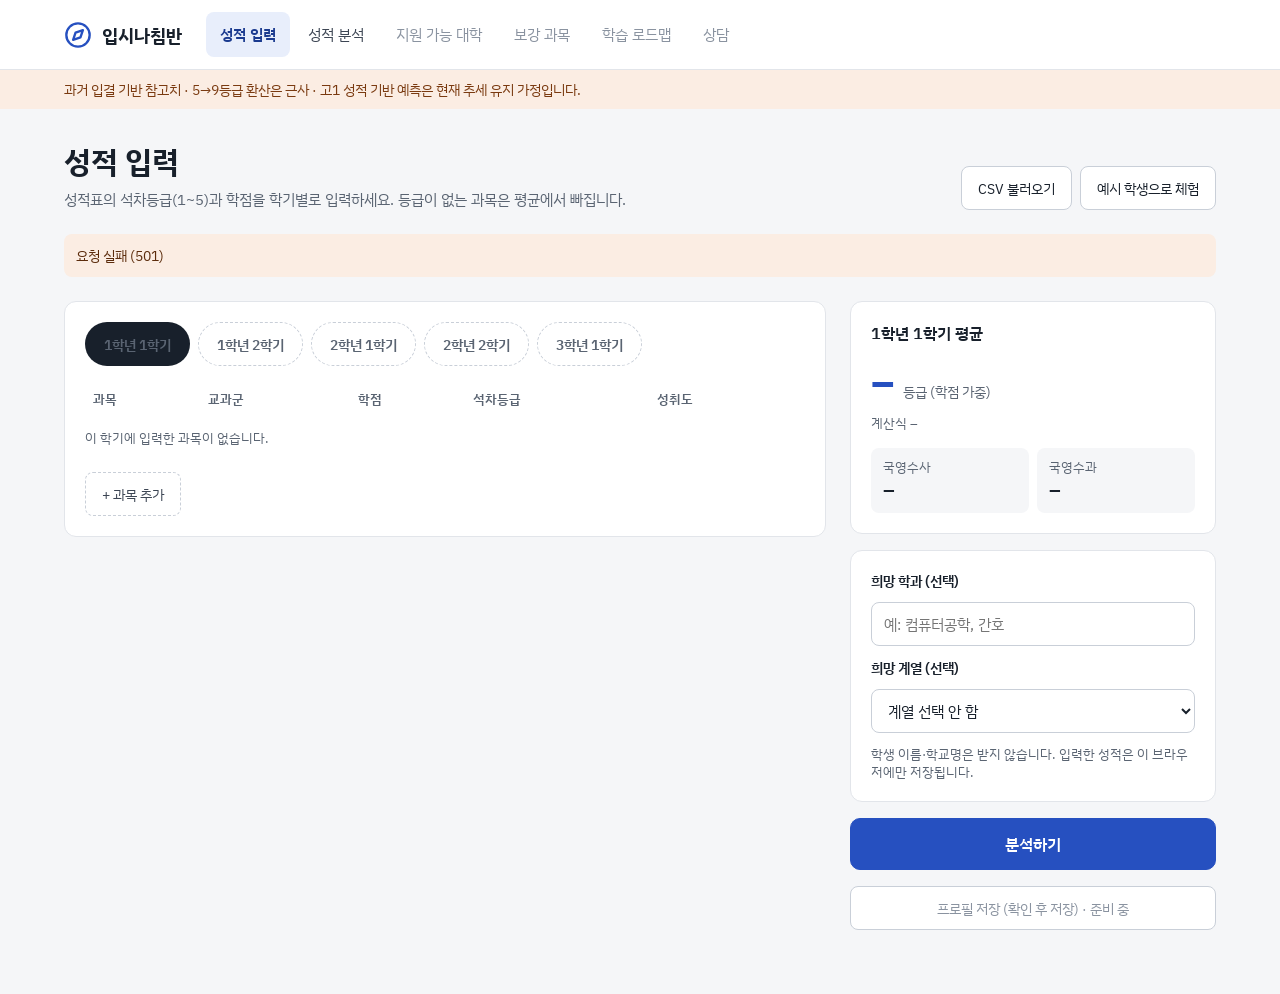
==== web/index.html @ bbd73f5a "A6: port screens 1-2 (성적 입력·성적 분석) from the design canvas - web/style.css, web/app.js: shared look f" ====
<!doctype html>
<html lang="ko">
<head>
<meta charset="utf-8">
<meta name="viewport" content="width=device-width, initial-scale=1">
<title>입시나침반 · 성적 입력</title>
<link rel="preconnect" href="https://fonts.googleapis.com">
<link href="https://fonts.googleapis.com/css2?family=IBM+Plex+Sans+KR:wght@400;500;600;700&display=swap" rel="stylesheet">
<link rel="stylesheet" href="style.css">
<script src="app.js"></script>
</head>
<body>
<div id="site-top"></div>
<main class="wrap">
  <div class="page-head">
    <div>
      <h1>성적 입력</h1>
      <p class="lead">성적표의 석차등급(1~5)과 학점을 학기별로 입력하세요. 등급이 없는 과목은 평균에서 빠집니다.</p>
    </div>
    <div style="display: flex; flex-wrap: wrap; gap: 8px">
      <label class="btn" style="display: inline-flex; align-items: center" for="csv">CSV 불러오기</label>
      <input id="csv" type="file" accept=".csv" class="sr-only">
      <button type="button" class="btn" id="sample">예시 학생으로 체험</button>
    </div>
  </div>
  <p class="error" id="msg" hidden></p>

  <div class="row">
    <section class="card grow" aria-label="학기별 성적">
      <div class="tabs" role="tablist" aria-label="학기" id="tabs"></div>
      <div class="table-scroll">
        <table class="grades">
          <thead><tr><th scope="col">과목</th><th scope="col">교과군</th><th scope="col">학점</th><th scope="col">석차등급</th><th scope="col">성취도</th><th scope="col"><span class="sr-only">삭제</span></th></tr></thead>
          <tbody id="rows"></tbody>
        </table>
      </div>
      <p class="small" id="empty-sem" hidden>이 학기에 입력한 과목이 없습니다.</p>
      <button type="button" class="btn dashed" id="add" style="margin-top: 12px">+ 과목 추가</button>
    </section>

    <aside class="side">
      <section class="card">
        <h2 style="font-size: 16px" id="sem-title">학기 평균</h2>
        <div style="display: flex; align-items: baseline; gap: 8px">
          <span class="big primary" id="avg">–</span>
          <span class="muted" style="font-size: 14px">등급 (학점 가중)</span>
        </div>
        <p class="small tabular" style="margin: 6px 0 0" id="formula">계산식 –</p>
        <div style="display: grid; grid-template-columns: repeat(2, minmax(0, 1fr)); gap: 8px; margin-top: 16px">
          <div style="background: var(--bg); border-radius: 8px; padding: 10px 12px">
            <div class="small">국영수사</div><div style="font-size: 20px; font-weight: 600" class="tabular" id="avg-kems">–</div>
          </div>
          <div style="background: var(--bg); border-radius: 8px; padding: 10px 12px">
            <div class="small">국영수과</div><div style="font-size: 20px; font-weight: 600" class="tabular" id="avg-kemc">–</div>
          </div>
        </div>
      </section>
      <section class="card" style="display: flex; flex-direction: column; gap: 12px">
        <label class="lbl" for="major">희망 학과 (선택)</label>
        <input id="major" class="field" type="text" placeholder="예: 컴퓨터공학, 간호">
        <label class="lbl" for="field">희망 계열 (선택)</label>
        <select id="field" class="field">
          <option value="">계열 선택 안 함</option><option>인문</option><option>사회</option><option>자연</option><option>공학</option><option>보건</option>
        </select>
        <p class="small" style="margin: 0">학생 이름·학교명은 받지 않습니다. 입력한 성적은 이 브라우저에만 저장됩니다.</p>
      </section>
      <a href="analysis.html" class="btn primary">분석하기</a>
      <button type="button" class="btn" disabled title="프로필 저장(승인 후 저장)은 D1 작업에서 연결합니다">프로필 저장 (확인 후 저장) · 준비 중</button>
    </aside>
  </div>
</main>

<script>
renderHeader('index.html');
let profile = Store.load() || emptyProfile();
let sem = SEMESTERS.find((s) => profile.subjects.some((x) => x.semester === s)) || '1-1';
let timer = null;

const $ = (id) => document.getElementById(id);
function showError(text) { $('msg').textContent = text; $('msg').hidden = !text; }
function persist() { Store.save(profile); scheduleAnalyze(); }

function renderTabs() {
  $('tabs').replaceChildren(...SEMESTERS.map((s) => {
    const has = profile.subjects.some((x) => x.semester === s);
    return el('button', { type: 'button', role: 'tab', class: 'tab' + (has ? '' : ' empty'), 'aria-selected': String(s === sem),
      onClick: () => { sem = s; render(); } }, semLabel(s));
  }));
}

function gradeButtons(subj) {
  const opts = [1, 2, 3, 4, 5].map((n) => el('button', { type: 'button', class: 'grade-opt', 'aria-pressed': String(subj.grade === n),
    'aria-label': `${n}등급`, onClick: () => { subj.grade = n; persist(); render(); } }, String(n)));
  opts.push(el('button', { type: 'button', class: 'grade-opt none', 'aria-pressed': String(subj.grade == null), 'aria-label': '등급 없음',
    title: '석차등급이 없는 과목(성취도만)은 평균에서 빠집니다', onClick: () => { subj.grade = null; persist(); render(); } }, '등급 없음'));
  return el('div', { class: 'grade-opts', role: 'group', 'aria-label': `${subj.subject || '과목'} 석차등급` }, opts);
}

function renderRows() {
  const list = profile.subjects.filter((x) => x.semester === sem);
  $('empty-sem').hidden = list.length > 0;
  $('rows').replaceChildren(...list.map((subj) => el('tr', {},
    el('td', {}, el('input', { class: 'field', type: 'text', value: subj.subject, 'aria-label': '과목명', placeholder: '과목명',
      onInput: (e) => { subj.subject = e.target.value; persist(); } })),
    el('td', {}, el('select', { class: 'field', 'aria-label': '교과군', onChange: (e) => { subj.group = e.target.value; persist(); } },
      GROUPS.map((g) => el('option', { selected: g === subj.group }, g)))),
    el('td', {}, el('input', { class: 'field credits tabular', type: 'number', min: 1, max: 10, value: subj.credits, 'aria-label': '학점',
      onInput: (e) => { subj.credits = parseInt(e.target.value, 10); persist(); } })),
    el('td', {}, gradeButtons(subj)),
    el('td', {}, el('select', { class: 'field', 'aria-label': '성취도', onChange: (e) => { subj.achievement = e.target.value || null; persist(); } },
      ACHIEVEMENTS.map((a) => el('option', { value: a, selected: (subj.achievement || '') === a }, a || '–')))),
    el('td', {}, el('button', { type: 'button', class: 'icon-btn', 'aria-label': `${subj.subject || '과목'} 삭제`,
      onClick: () => { profile.subjects.splice(profile.subjects.indexOf(subj), 1); persist(); render(); } }, '✕')))));
}

async function analyze() {
  $('sem-title').textContent = `${semLabel(sem)} 평균`;
  const subjects = validSubjects(profile.subjects);
  if (subjects.length !== profile.subjects.length) showError('학점이 비어 있거나 1보다 작은 과목은 평균 계산에서 빠졌습니다.');
  else showError('');
  try {
    const res = await api('/api/grades/analyze', { subjects });
    const s = res.semesters[sem];
    $('avg').textContent = s ? fmt(s['전과목'].avg) : '–';
    $('formula').textContent = s && s['전과목'].avg !== null ? `계산식 ${s['전과목'].sum} ÷ ${s['전과목'].credits}` : '계산식 –';
    $('avg-kems').textContent = s ? fmt(s['국영수사'].avg) : '–';
    $('avg-kemc').textContent = s ? fmt(s['국영수과'].avg) : '–';
  } catch (e) { showError(e.message); }
}
function scheduleAnalyze() { clearTimeout(timer); timer = setTimeout(analyze, 250); }

function render() { renderTabs(); renderRows(); scheduleAnalyze(); }

$('add').addEventListener('click', () => {
  profile.subjects.push({ semester: sem, subject: '', group: '국어', credits: 4, grade: null, achievement: null });
  persist(); render();
});
$('sample').addEventListener('click', async () => {
  try {
    const data = await api('/api/sample');
    profile = { ...profile, subjects: data.subjects };
    sem = data.subjects[0].semester; persist(); render();
  } catch (e) { showError(e.message); }
});
$('csv').addEventListener('change', async (e) => {
  const file = e.target.files[0];
  if (!file) return;
  const lines = (await file.text()).replace(/^﻿/, '').split(/\r?\n/).filter((l) => l.trim());
  const head = lines.shift().split(',');
  const col = (name) => head.indexOf(name);
  if (col('semester') < 0 || col('subject') < 0) { showError('CSV 머리글에 semester, subject, subject_group, credits, grade_5 가 있어야 합니다.'); return; }
  profile.subjects = lines.map((l) => l.split(',')).map((c) => ({
    semester: c[col('semester')], subject: c[col('subject')], group: c[col('subject_group')] || '기타',
    credits: parseInt(c[col('credits')], 10), grade: c[col('grade_5')] ? parseInt(c[col('grade_5')], 10) : null,
    achievement: c[col('achievement')] || null,
  }));
  sem = profile.subjects[0]?.semester || '1-1'; persist(); render(); e.target.value = '';
});
$('major').value = profile.major || '';
$('field').value = profile.field || '';
$('major').addEventListener('input', (e) => { profile.major = e.target.value; Store.save(profile); });
$('field').addEventListener('change', (e) => { profile.field = e.target.value; Store.save(profile); });
render();
</script>
</body>
</html>
---- web/style.css ----
/* 입시나침반 공통 스타일 — Claude Design 시안 「입시나침반 화면 디자인」 v0.1의 색·글꼴·간격을 따른다 */
:root {
  --bg: #F5F6F8; --surface: #FFFFFF; --line: #E2E5EA; --line-soft: #EEF0F3; --line-strong: #C9CFD8;
  --text: #18202B; --text-2: #3D4654; --muted: #5A6472; --faint: #8A93A0;
  --primary: #2650C0; --primary-dark: #1A3A8F; --primary-soft: #E8EEFB; --navy: #142B6B;
  --warn-bg: #FBEDE3; --warn-text: #7A3A10; --warn-strong: #5C2C0C; --orange: #B4561A;
  --g1: #142B6B; --g2: #2650C0; --g3: #AFC3F0; --g4: #D2DDF7; --g5: #E8EEFB;
}
* { box-sizing: border-box; }
body { margin: 0; background: var(--bg); font-family: 'IBM Plex Sans KR', system-ui, sans-serif; color: var(--text); }
a { color: var(--primary); } a:hover { color: var(--primary-dark); }
button, input, select { font: inherit; color: inherit; }
.tabular { font-variant-numeric: tabular-nums; }
.muted { color: var(--muted); }

/* 머리말·고지 */
.site-header { background: var(--surface); border-bottom: 1px solid var(--line); }
.wrap { max-width: 1200px; margin: 0 auto; padding: 0 24px; }
.site-header .wrap { padding-top: 12px; padding-bottom: 12px; display: flex; flex-wrap: wrap; align-items: center; gap: 8px 24px; }
.brand { display: flex; align-items: center; gap: 10px; font-weight: 700; font-size: 18px; color: var(--text); text-decoration: none; }
.nav { display: flex; flex-wrap: wrap; gap: 4px; font-size: 15px; }
.nav a, .nav span { padding: 12px 14px; border-radius: 8px; text-decoration: none; color: var(--text-2); }
.nav a[aria-current="page"] { background: var(--primary-soft); color: var(--primary-dark); font-weight: 600; }
.nav span { color: var(--faint); cursor: not-allowed; }
.disclaimer { background: var(--warn-bg); color: var(--warn-text); font-size: 14px; }
.disclaimer .wrap { padding-top: 10px; padding-bottom: 10px; }

/* 본문 */
main.wrap { padding-top: 32px; padding-bottom: 64px; display: flex; flex-direction: column; gap: 24px; }
h1 { margin: 0; font-size: 30px; font-weight: 700; }
.lead { margin: 8px 0 0; color: var(--muted); font-size: 15px; }
.page-head { display: flex; flex-wrap: wrap; justify-content: space-between; align-items: flex-end; gap: 16px; }
.card { background: var(--surface); border: 1px solid var(--line); border-radius: 12px; padding: 20px; min-width: 0; }
.card h2 { margin: 0 0 12px; font-size: 18px; font-weight: 600; }
.row { display: flex; flex-wrap: wrap; gap: 24px; align-items: flex-start; }
.row.stretch { align-items: stretch; }
.grow { flex: 999 1 520px; min-width: 0; }
.side { flex: 1 1 300px; display: flex; flex-direction: column; gap: 16px; }
.grid-cards { display: grid; grid-template-columns: repeat(auto-fit, minmax(240px, 1fr)); gap: 16px; }
.big { font-size: 40px; font-weight: 700; font-variant-numeric: tabular-nums; }
.big.primary { color: var(--primary); }
.stat-label { margin: 0; font-size: 14px; font-weight: 600; color: var(--muted); }
.small { font-size: 13px; color: var(--muted); }

/* 버튼·입력 */
.btn { min-height: 44px; padding: 0 16px; border: 1px solid var(--line-strong); background: var(--surface); border-radius: 8px; font-size: 14px; cursor: pointer; }
.btn:hover { border-color: var(--muted); }
.btn.primary { display: flex; align-items: center; justify-content: center; min-height: 52px; background: var(--primary); border-color: var(--primary); color: #FFFFFF; border-radius: 10px; font-weight: 600; font-size: 16px; text-decoration: none; }
.btn.primary:hover { background: var(--primary-dark); color: #FFFFFF; }
.btn.dashed { border-style: dashed; background: transparent; color: var(--text-2); }
.btn[disabled] { cursor: not-allowed; color: var(--faint); }
.field { min-height: 44px; padding: 0 12px; border: 1px solid var(--line-strong); border-radius: 8px; font-size: 15px; background: var(--surface); }
label.lbl { font-size: 14px; font-weight: 600; }
.tabs { display: flex; flex-wrap: wrap; gap: 8px; margin-bottom: 16px; }
.tab { min-height: 44px; padding: 0 18px; border-radius: 999px; font-size: 14px; font-weight: 600; cursor: pointer; background: var(--surface); border: 1px solid var(--line-strong); }
.tab[aria-selected="true"] { background: var(--text); color: #FFFFFF; border-color: var(--text); }
.tab.empty { border-style: dashed; color: var(--muted); }
.grade-opts { display: flex; flex-wrap: wrap; gap: 4px; }
.grade-opt { width: 44px; height: 44px; border-radius: 8px; font-size: 15px; font-weight: 600; cursor: pointer; background: var(--surface); color: var(--text-2); border: 1px solid var(--line-strong); }
.grade-opt.none { width: auto; padding: 0 10px; font-size: 13px; font-weight: 500; white-space: nowrap; }
.grade-opt[aria-pressed="true"] { background: var(--primary); color: #FFFFFF; border-color: var(--primary); }
.icon-btn { width: 44px; height: 44px; border: 1px solid transparent; background: transparent; border-radius: 8px; cursor: pointer; color: var(--muted); }
.icon-btn:hover { border-color: var(--line-strong); color: var(--text); }

/* 표 */
.table-scroll { overflow-x: auto; }
table.grades { width: 100%; border-collapse: collapse; font-size: 15px; min-width: 760px; }
table.grades th { padding: 8px; font-weight: 600; color: var(--muted); font-size: 13px; text-align: left; }
table.grades td { padding: 6px 8px; border-top: 1px solid var(--line-soft); vertical-align: middle; }
table.grades input.field, table.grades select.field { width: 100%; }
table.grades td:nth-child(1) { min-width: 140px; }
table.grades td:nth-child(2) { min-width: 96px; }
table.grades td:nth-child(4) { min-width: 316px; }
table.grades td:nth-child(5) { min-width: 72px; }
table.grades input.credits { width: 72px; }
.grade-opts { flex-wrap: nowrap; }
table.heat { width: 100%; border-collapse: separate; border-spacing: 4px; font-size: 15px; text-align: center; min-width: 360px; }
table.heat th { font-size: 13px; color: var(--muted); font-weight: 600; }
table.heat th[scope="row"] { text-align: left; font-weight: 500; color: var(--text); padding: 4px; font-size: 15px; }
table.heat td { border-radius: 6px; padding: 10px; }
.g1 { background: var(--g1); color: #FFFFFF; } .g2 { background: var(--g2); color: #FFFFFF; }
.g3 { background: var(--g3); color: var(--navy); box-shadow: inset 0 0 0 2px var(--orange); }
.g4 { background: var(--g4); color: var(--navy); box-shadow: inset 0 0 0 2px var(--orange); }
.g5 { background: var(--g5); color: var(--navy); box-shadow: inset 0 0 0 2px var(--orange); }
.gx { background: var(--line-soft); color: var(--muted); font-size: 13px; }
.g-empty { background: var(--bg); color: var(--faint); }

/* 알림·목록 */
.insights { margin: 0; padding: 0; list-style: none; display: flex; flex-direction: column; gap: 12px; font-size: 15px; line-height: 1.55; }
.insights li { padding: 12px; border-radius: 8px; background: var(--primary-soft); }
.insights li.warn { background: var(--warn-bg); color: var(--warn-strong); }
.note { margin: 0; padding: 12px; background: var(--bg); border-radius: 8px; font-size: 13px; color: var(--text-2); line-height: 1.55; }
.error { margin: 0; padding: 12px; border-radius: 8px; background: var(--warn-bg); color: var(--warn-strong); font-size: 14px; }
.empty-state { padding: 32px; text-align: center; border: 1px dashed var(--line-strong); border-radius: 12px; background: var(--surface); }
.legend { display: flex; flex-wrap: wrap; gap: 16px; font-size: 13px; color: var(--text-2); margin-bottom: 8px; }
.legend span { display: inline-flex; align-items: center; gap: 6px; }
.scale { position: relative; padding-top: 44px; }
.scale .marker { position: absolute; top: 0; transform: translateX(-50%); text-align: center; }
.scale .marker b { display: block; background: var(--primary); color: #FFFFFF; font-size: 13px; font-weight: 600; padding: 4px 8px; border-radius: 6px; white-space: nowrap; }
.scale .marker i { display: block; width: 2px; height: 10px; background: var(--primary); margin: 0 auto; }
.scale .bar { display: grid; grid-template-columns: repeat(8, minmax(0, 1fr)); height: 14px; border-radius: 7px; overflow: hidden; }
.scale .ticks { display: flex; justify-content: space-between; font-size: 12px; color: var(--muted); margin-top: 6px; }
dl.conv { margin: 20px 0 0; display: grid; grid-template-columns: auto 1fr; gap: 8px 16px; font-size: 14px; }
dl.conv dt { color: var(--muted); } dl.conv dd { margin: 0; font-variant-numeric: tabular-nums; }
.sr-only { position: absolute; width: 1px; height: 1px; overflow: hidden; clip: rect(0 0 0 0); white-space: nowrap; }
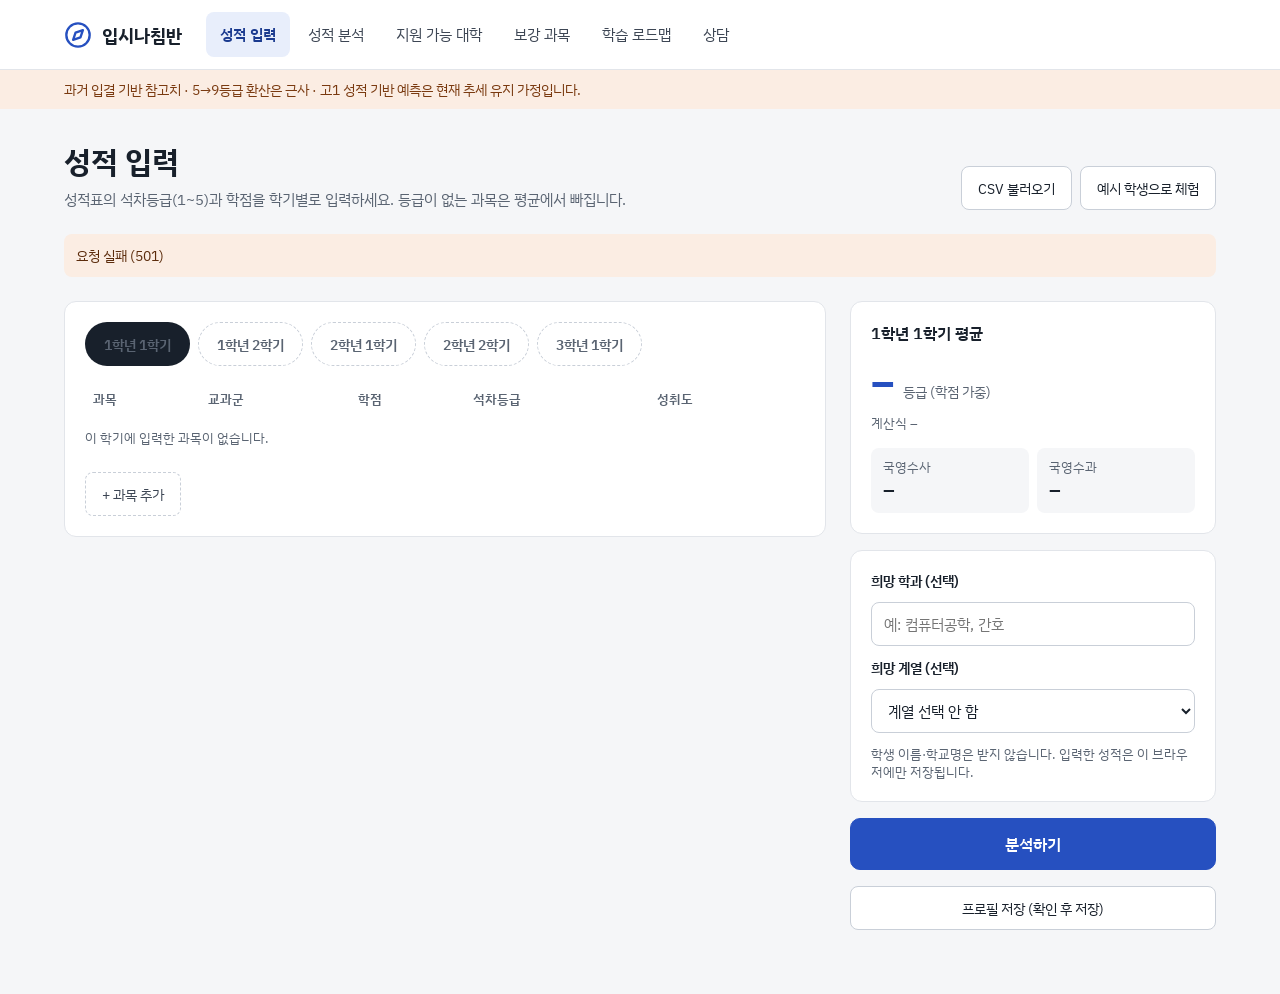
==== commit cabdf7bb: "C2–C4, D1, C5 tooling: RAG and What-if tools, screens 4·5, HITL profile save, RAGAS - tools: retriev" ====
--- a/web/index.html
+++ b/web/index.html
@@ -65,7 +65,21 @@
         <p class="small" style="margin: 0">학생 이름·학교명은 받지 않습니다. 입력한 성적은 이 브라우저에만 저장됩니다.</p>
       </section>
       <a href="analysis.html" class="btn primary">분석하기</a>
-      <button type="button" class="btn" disabled title="프로필 저장(승인 후 저장)은 D1 작업에서 연결합니다">프로필 저장 (확인 후 저장) · 준비 중</button>
+      <button type="button" class="btn" id="save-profile">프로필 저장 (확인 후 저장)</button>
+      <dialog id="profile-dlg" style="border: 1px solid var(--line); border-radius: 12px; padding: 20px; max-width: 420px">
+        <form method="dialog" id="profile-form" style="display: flex; flex-direction: column; gap: 12px">
+          <h2 style="margin: 0; font-size: 18px">프로필 저장 확인</h2>
+          <p class="small" style="margin: 0">아래 내용을 서버에 저장합니다. 학생 이름 대신 별칭을 써 주세요.</p>
+          <label class="lbl" for="alias">별칭</label>
+          <input id="alias" class="field" type="text" maxlength="20" placeholder="예: 첫째" required>
+          <ul id="profile-summary" class="small" style="margin: 0; padding-left: 18px"></ul>
+          <p class="error" id="profile-msg" hidden></p>
+          <div style="display: flex; gap: 8px; justify-content: flex-end">
+            <button type="button" class="btn" id="profile-cancel">취소</button>
+            <button type="submit" class="btn" style="background: var(--primary); color: #FFFFFF; border-color: var(--primary)" value="save">저장 승인</button>
+          </div>
+        </form>
+      </dialog>
     </aside>
   </div>
 </main>
@@ -156,6 +170,26 @@
   }));
   sem = profile.subjects[0]?.semester || '1-1'; persist(); render(); e.target.value = '';
 });
+// 프로필 저장: 확인 창에서 사용자가 승인해야만 서버에 저장한다 (HITL)
+$('save-profile').addEventListener('click', () => {
+  const subj = validSubjects(profile.subjects);
+  $('profile-summary').replaceChildren(
+    el('li', {}, `희망 학과: ${profile.major || '–'} · 계열: ${profile.field || '–'}`),
+    el('li', {}, `과목 성적 ${subj.length}개 (${SEMESTERS.filter((s) => subj.some((x) => x.semester === s)).join('·') || '없음'})`));
+  $('profile-msg').hidden = true;
+  $('profile-dlg').showModal();
+});
+$('profile-cancel').addEventListener('click', () => $('profile-dlg').close());
+$('profile-form').addEventListener('submit', async (e) => {
+  e.preventDefault();
+  try {
+    const r = await api('/api/profile', { alias: $('alias').value.trim(), major: profile.major || '', field: profile.field || '', subjects: validSubjects(profile.subjects) });
+    if (!r.saved) throw new Error(r.message);
+    $('profile-dlg').close();
+    showError('');
+    $('msg').textContent = r.message; $('msg').hidden = false; $('msg').style.background = 'var(--primary-soft)'; $('msg').style.color = 'var(--primary-dark)';
+  } catch (err) { $('profile-msg').textContent = err.message; $('profile-msg').hidden = false; }
+});
 $('major').value = profile.major || '';
 $('field').value = profile.field || '';
 $('major').addEventListener('input', (e) => { profile.major = e.target.value; Store.save(profile); });
--- a/web/style.css
+++ b/web/style.css
@@ -102,4 +102,10 @@
 .scale .ticks { display: flex; justify-content: space-between; font-size: 12px; color: var(--muted); margin-top: 6px; }
 dl.conv { margin: 20px 0 0; display: grid; grid-template-columns: auto 1fr; gap: 8px 16px; font-size: 14px; }
 dl.conv dt { color: var(--muted); } dl.conv dd { margin: 0; font-variant-numeric: tabular-nums; }
+/* 공통 로딩 표시 */
+.loading { display: inline-flex; align-items: center; gap: 10px; padding: 12px 16px; background: var(--surface); border: 1px solid var(--line); border-radius: 10px; color: var(--text-2); font-size: 14px; align-self: flex-start; }
+.loading-sec { color: var(--muted); font-size: 13px; min-width: 3ch; }
+.spinner { width: 20px; height: 20px; border-radius: 50%; border: 3px solid var(--primary-soft); border-top-color: var(--primary); animation: spin 0.8s linear infinite; flex: none; }
+@keyframes spin { to { transform: rotate(360deg); } }
+@media (prefers-reduced-motion: reduce) { .spinner { animation-duration: 2.4s; } }
 .sr-only { position: absolute; width: 1px; height: 1px; overflow: hidden; clip: rect(0 0 0 0); white-space: nowrap; }
